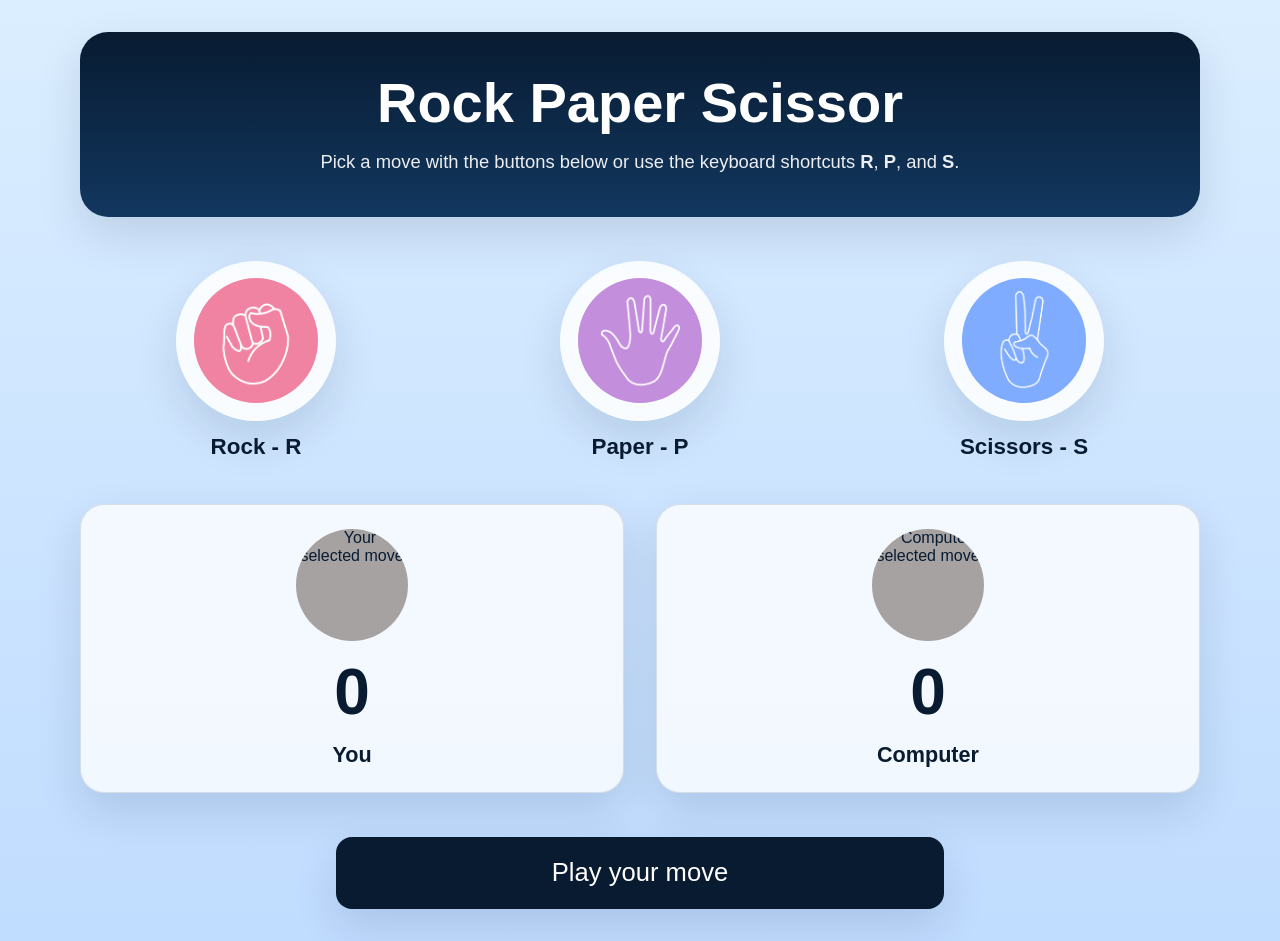
==== index.html @ f4838b6c "Prepare site for GitHub Pages deployment" ====
<!DOCTYPE html>
<html lang="en">
<head>
  <meta charset="UTF-8">
  <meta name="viewport" content="width=device-width, initial-scale=1.0">
  <title>Rock Paper Scissor</title>
  <link rel="stylesheet" href="./styles.css">
</head>
<body>
  <main class="game-shell">
    <header class="hero">
      <h1>Rock Paper Scissor</h1>
      <p class="hero-text">Pick a move with the buttons below or use the keyboard shortcuts <strong>R</strong>, <strong>P</strong>, and <strong>S</strong>.</p>
    </header>

    <section class="choices" aria-label="Available moves">
      <div class="choice-item">
        <button class="choice" id="rock" type="button" aria-label="Choose rock">
          <img src="./image/rock.png" alt="Rock">
        </button>
        <p class="choice-label">Rock - R</p>
      </div>
      <div class="choice-item">
        <button class="choice" id="paper" type="button" aria-label="Choose paper">
          <img src="./image/paper.png" alt="Paper">
        </button>
        <p class="choice-label">Paper - P</p>
      </div>
      <div class="choice-item">
        <button class="choice" id="scissors" type="button" aria-label="Choose scissors">
          <img src="./image/scissors.png" alt="Scissors">
        </button>
        <p class="choice-label">Scissors - S</p>
      </div>
    </section>

    <section class="score-board" aria-label="Score board">
      <article class="score">
        <div class="choice1">
          <img src="" alt="Your selected move">
        </div>
        <p id="user-score">0</p>
        <p class="score-label">You</p>
      </article>
      <article class="score">
        <div class="choice2">
          <img src="" alt="Computer selected move">
        </div>
        <p id="comp-score">0</p>
        <p class="score-label">Computer</p>
      </article>
    </section>

    <div class="msg-con">
      <p id="msg" aria-live="polite">Play your move</p>
    </div>
  </main>

  <script src="./script.js"></script>
</body>
</html>
---- styles.css ----
:root {
    --bg-start: #dbeeff;
    --bg-end: #c0dcff;
    --panel-bg: rgba(255, 255, 255, 0.78);
    --panel-border: rgba(8, 27, 49, 0.12);
    --text-main: #081b31;
    --shadow: 0 18px 45px rgba(8, 27, 49, 0.12);
    --choice-size: clamp(6.25rem, 18vw, 10rem);
    --score-choice-size: clamp(4.75rem, 14vw, 7rem);
}

* {
    margin: 0;
    padding: 0;
    box-sizing: border-box;
    text-align: center;
    font-family: sans-serif;
}

body {
    min-height: 100vh;
    padding: clamp(1rem, 3vw, 2rem);
    background: linear-gradient(180deg, var(--bg-start), var(--bg-end));
    color: var(--text-main);
}

img {
    display: block;
    max-width: 100%;
}

.game-shell {
    width: min(100%, 70rem);
    margin: 0 auto;
    display: flex;
    flex-direction: column;
    gap: clamp(1.5rem, 4vw, 2.75rem);
}

.hero {
    padding: clamp(1.5rem, 4vw, 2.5rem);
    border-radius: 1.75rem;
    background: linear-gradient(180deg, #081b31, #12375f);
    box-shadow: var(--shadow);
}

h1 {
    color: #fff;
    font-size: clamp(2rem, 5vw, 3.5rem);
    line-height: 1.1;
}

.hero-text {
    margin-top: 0.85rem;
    color: rgba(255, 255, 255, 0.92);
    font-size: clamp(0.95rem, 2vw, 1.15rem);
    line-height: 1.6;
}

.choices {
    display: grid;
    grid-template-columns: repeat(auto-fit, minmax(9rem, 1fr));
    gap: clamp(1rem, 3vw, 2rem);
    align-items: start;
}

.choice-item {
    display: flex;
    flex-direction: column;
    align-items: center;
    gap: 0.85rem;
}

.choice {
    display: flex;
    justify-content: center;
    align-items: center;
    width: min(100%, var(--choice-size));
    aspect-ratio: 1;
    margin: 0 auto;
    border: 0;
    border-radius: 50%;
    background: rgba(255, 255, 255, 0.88);
    box-shadow: var(--shadow);
    cursor: pointer;
    transition: transform 0.25s ease, box-shadow 0.25s ease, background-color 0.25s ease;
}

.choice:hover,
.choice:focus-visible {
    background-color: #ffd8d8;
    box-shadow: 0 20px 35px rgba(194, 50, 50, 0.18);
    transform: translateY(-0.3rem);
    outline: none;
}

.choices img {
    width: 78%;
    height: 78%;
    object-fit: cover;
    border-radius: 50%;
    animation-name: ani;
    animation-duration: 0.4s;
}

.choice-label {
    font-size: clamp(1rem, 2.2vw, 1.4rem);
    font-weight: 700;
    color: var(--text-main);
}

.score-board {
    display: grid;
    grid-template-columns: repeat(auto-fit, minmax(13rem, 1fr));
    gap: clamp(1rem, 3vw, 2rem);
    animation-name: op;
    animation-duration: 0.6s;
}

.score {
    padding: 1.5rem 1rem;
    border: 1px solid var(--panel-border);
    border-radius: 1.5rem;
    background: var(--panel-bg);
    box-shadow: var(--shadow);
    display: flex;
    flex-direction: column;
    align-items: center;
    gap: 0.85rem;
}

.choice1,
.choice2 {
    display: flex;
    justify-content: center;
    align-items: center;
    width: var(--score-choice-size);
    aspect-ratio: 1;
    border-radius: 50%;
    background-color: rgb(166, 162, 162);
}

.score img {
    width: 100%;
    height: 100%;
    object-fit: cover;
    border-radius: 50%;
}

#user-score,
#comp-score {
    font-size: clamp(2.5rem, 6vw, 4rem);
    font-weight: 700;
}

.score-label {
    font-size: clamp(1rem, 2.6vw, 1.35rem);
    font-weight: 700;
}

.msg-con {
    display: flex;
    justify-content: center;
    animation-name: op;
    animation-duration: 0.5s;
}

#msg {
    width: min(100%, 38rem);
    min-height: 4.5rem;
    display: inline-flex;
    align-items: center;
    justify-content: center;
    padding: 1rem 1.25rem;
    border-radius: 1rem;
    background-color: #081b31;
    color: #fff;
    font-size: clamp(1.05rem, 2.4vw, 1.6rem);
    line-height: 1.4;
    box-shadow: var(--shadow);
}

@keyframes ani2 {
    0% {
        transform: scale(0);
    }
    100% {
        transform: scale(1);
    }
}

@keyframes ani {
    0% {
        transform: scale(0);
    }
    80% {
        transform: scale(1.12);
    }
    100% {
        transform: scale(1);
    }
}

@keyframes op {
    from {
        opacity: 0;
        transform: translateY(0.75rem);
    }
    to {
        opacity: 1;
        transform: translateY(0);
    }
}

@media (max-width: 40rem) {
    body {
        padding-inline: 0.85rem;
    }

    .hero {
        border-radius: 1.25rem;
    }

    .choices {
        grid-template-columns: 1fr;
    }

    .choice {
        width: min(100%, 8.75rem);
    }

    .score-board {
        grid-template-columns: 1fr;
    }

    #msg {
        min-height: 5rem;
    }
}
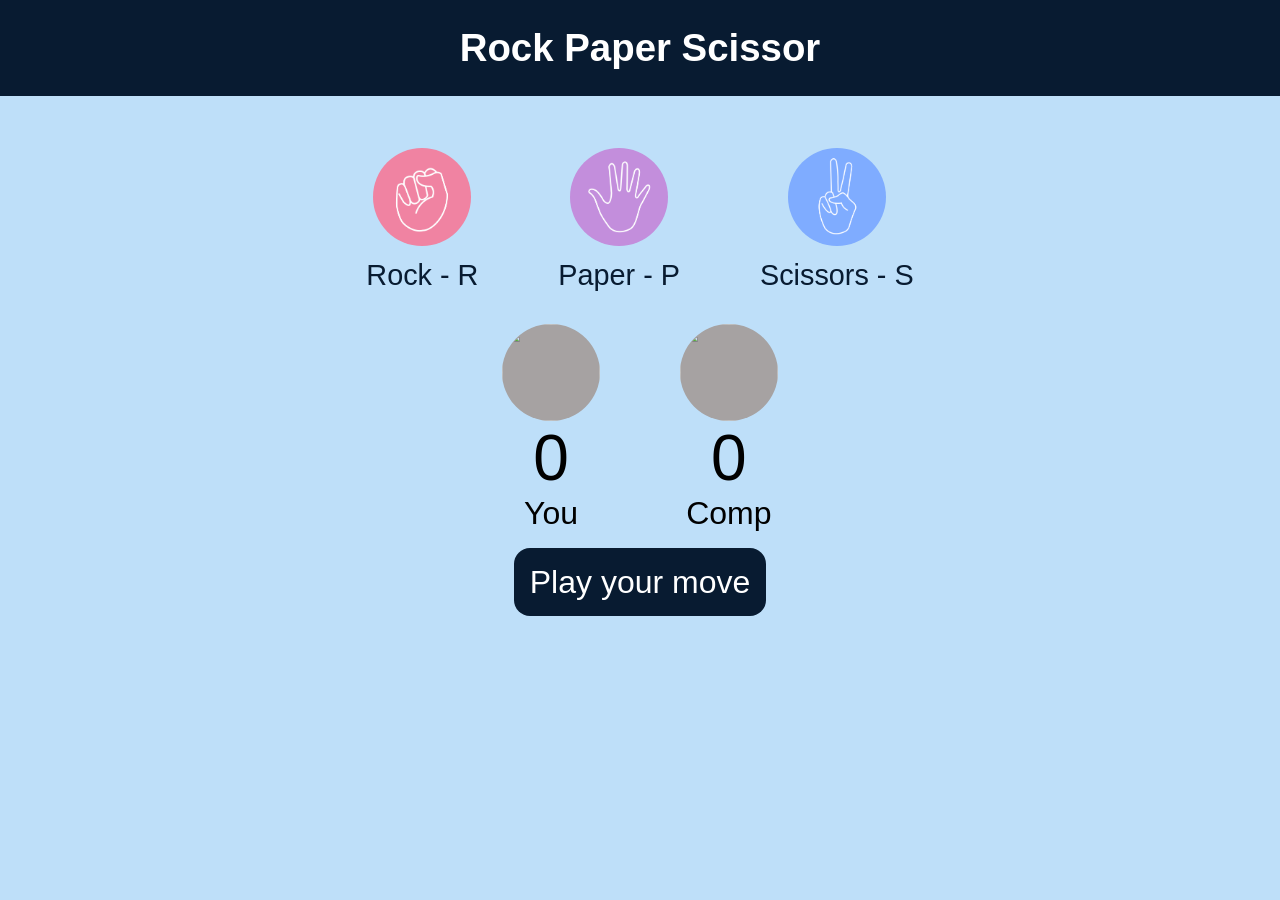
==== commit 3efd1396: "Restore original game design" ====
--- a/index.html
+++ b/index.html
@@ -7,55 +7,49 @@
   <link rel="stylesheet" href="./styles.css">
 </head>
 <body>
-  <main class="game-shell">
-    <header class="hero">
-      <h1>Rock Paper Scissor</h1>
-      <p class="hero-text">Pick a move with the buttons below or use the keyboard shortcuts <strong>R</strong>, <strong>P</strong>, and <strong>S</strong>.</p>
-    </header>
-
-    <section class="choices" aria-label="Available moves">
-      <div class="choice-item">
-        <button class="choice" id="rock" type="button" aria-label="Choose rock">
-          <img src="./image/rock.png" alt="Rock">
-        </button>
-        <p class="choice-label">Rock - R</p>
+  <h1>Rock Paper Scissor</h1>
+  <div class="choices">
+    <div class="choice-item">
+      <div class="choice" id="rock">
+        <img src="./image/rock.png" alt="Rock">
       </div>
-      <div class="choice-item">
-        <button class="choice" id="paper" type="button" aria-label="Choose paper">
-          <img src="./image/paper.png" alt="Paper">
-        </button>
-        <p class="choice-label">Paper - P</p>
+      <p class="choice-label">Rock - R</p>
+    </div>
+    <div class="choice-item">
+      <div class="choice" id="paper">
+        <img src="./image/paper.png" alt="Paper">
       </div>
-      <div class="choice-item">
-        <button class="choice" id="scissors" type="button" aria-label="Choose scissors">
-          <img src="./image/scissors.png" alt="Scissors">
-        </button>
-        <p class="choice-label">Scissors - S</p>
+      <p class="choice-label">Paper - P</p>
+    </div>
+    <div class="choice-item">
+      <div class="choice" id="scissors">
+        <img src="./image/scissors.png" alt="Scissors">
       </div>
-    </section>
-
-    <section class="score-board" aria-label="Score board">
-      <article class="score">
-        <div class="choice1">
-          <img src="" alt="Your selected move">
-        </div>
-        <p id="user-score">0</p>
-        <p class="score-label">You</p>
-      </article>
-      <article class="score">
-        <div class="choice2">
-          <img src="" alt="Computer selected move">
-        </div>
-        <p id="comp-score">0</p>
-        <p class="score-label">Computer</p>
-      </article>
-    </section>
-
-    <div class="msg-con">
-      <p id="msg" aria-live="polite">Play your move</p>
+      <p class="choice-label">Scissors - S</p>
     </div>
-  </main>
-
+  </div>
+  
+  
+  <div class="score-board">
+    <div class="score">
+      <div class="choice1">
+        <img src="" alt="">
+      </div>
+      <p id="user-score">0</p>
+      <p>You</p>
+    </div>
+    <div class="score">
+      <div class="choice2" id="paper">
+        <img src="" alt="">
+      </div>
+      <p id="comp-score">0</p>
+      <p>Comp</p>
+    </div>
+  </div>
+  
+  <div class="msg-con">
+    <p id="msg">Play your move</p>
+  </div>
   <script src="./script.js"></script>
 </body>
 </html>
--- a/styles.css
+++ b/styles.css
@@ -1,239 +1,309 @@
-:root {
-    --bg-start: #dbeeff;
-    --bg-end: #c0dcff;
-    --panel-bg: rgba(255, 255, 255, 0.78);
-    --panel-border: rgba(8, 27, 49, 0.12);
-    --text-main: #081b31;
-    --shadow: 0 18px 45px rgba(8, 27, 49, 0.12);
-    --choice-size: clamp(6.25rem, 18vw, 10rem);
-    --score-choice-size: clamp(4.75rem, 14vw, 7rem);
-}
-
 * {
     margin: 0;
     padding: 0;
-    box-sizing: border-box;
     text-align: center;
     font-family: sans-serif;
 }
 
 body {
-    min-height: 100vh;
-    padding: clamp(1rem, 3vw, 2rem);
-    background: linear-gradient(180deg, var(--bg-start), var(--bg-end));
-    color: var(--text-main);
-}
-
-img {
-    display: block;
-    max-width: 100%;
-}
-
-.game-shell {
-    width: min(100%, 70rem);
-    margin: 0 auto;
+    background-color: rgb(190, 223, 249);
+}
+
+h1 {
+    background-color: #081b31;
+    color: #fff;
+    height: 6rem;
+    line-height: 6rem;
+    font-size: 3vw; /* Responsive text */
+}
+
+/* New container for each choice item */
+.choice-item {
     display: flex;
     flex-direction: column;
-    gap: clamp(1.5rem, 4vw, 2.75rem);
-}
-
-.hero {
-    padding: clamp(1.5rem, 4vw, 2.5rem);
-    border-radius: 1.75rem;
-    background: linear-gradient(180deg, #081b31, #12375f);
-    box-shadow: var(--shadow);
-}
-
-h1 {
-    color: #fff;
-    font-size: clamp(2rem, 5vw, 3.5rem);
-    line-height: 1.1;
-}
-
-.hero-text {
-    margin-top: 0.85rem;
-    color: rgba(255, 255, 255, 0.92);
-    font-size: clamp(0.95rem, 2vw, 1.15rem);
-    line-height: 1.6;
-}
-
+    align-items: center;
+}
+
+/* Updated .choices now holds the grouped items */
 .choices {
-    display: grid;
-    grid-template-columns: repeat(auto-fit, minmax(9rem, 1fr));
-    gap: clamp(1rem, 3vw, 2rem);
-    align-items: start;
-}
-
-.choice-item {
-    display: flex;
-    flex-direction: column;
-    align-items: center;
-    gap: 0.85rem;
-}
-
+    position: relative;
+    top: -2rem;
+    display: flex;
+    justify-content: center;
+    align-items: center;
+    gap: 5rem;
+    margin-top: 5rem;
+    flex-wrap: wrap;
+}
+
+/* Keep your existing choice styles (no changes to animations) */
 .choice {
     display: flex;
     justify-content: center;
     align-items: center;
-    width: min(100%, var(--choice-size));
-    aspect-ratio: 1;
-    margin: 0 auto;
-    border: 0;
+    height: 8.33vw;
+    width: 8.33vw;
     border-radius: 50%;
-    background: rgba(255, 255, 255, 0.88);
-    box-shadow: var(--shadow);
+}
+
+.choice:hover {
     cursor: pointer;
-    transition: transform 0.25s ease, box-shadow 0.25s ease, background-color 0.25s ease;
-}
-
-.choice:hover,
-.choice:focus-visible {
-    background-color: #ffd8d8;
-    box-shadow: 0 20px 35px rgba(194, 50, 50, 0.18);
-    transform: translateY(-0.3rem);
-    outline: none;
+    background-color: red;  
+    transition-duration: .3s;  
 }
 
 .choices img {
-    width: 78%;
-    height: 78%;
+    height: 7.64vw;
+    width: 7.64vw;
     object-fit: cover;
     border-radius: 50%;
     animation-name: ani;
-    animation-duration: 0.4s;
-}
-
+    animation-duration: .4s;
+}
+
+/* New label style to align text under each image */
 .choice-label {
-    font-size: clamp(1rem, 2.2vw, 1.4rem);
-    font-weight: 700;
-    color: var(--text-main);
-}
-
-.score-board {
-    display: grid;
-    grid-template-columns: repeat(auto-fit, minmax(13rem, 1fr));
-    gap: clamp(1rem, 3vw, 2rem);
-    animation-name: op;
-    animation-duration: 0.6s;
-}
-
-.score {
-    padding: 1.5rem 1rem;
-    border: 1px solid var(--panel-border);
-    border-radius: 1.5rem;
-    background: var(--panel-bg);
-    box-shadow: var(--shadow);
-    display: flex;
-    flex-direction: column;
-    align-items: center;
-    gap: 0.85rem;
-}
-
-.choice1,
-.choice2 {
+    margin-top: 0.5rem;
+    font-size: 1.8rem;
+    color: #081b31;
+}
+
+.choice1, .choice2 {
     display: flex;
     justify-content: center;
     align-items: center;
-    width: var(--score-choice-size);
-    aspect-ratio: 1;
+    height: 7.64vw;
+    width: 7.64vw;
     border-radius: 50%;
     background-color: rgb(166, 162, 162);
 }
 
 .score img {
-    width: 100%;
-    height: 100%;
+    height: 7.64vw;
+    width: 7.64vw;
     object-fit: cover;
     border-radius: 50%;
 }
 
-#user-score,
-#comp-score {
-    font-size: clamp(2.5rem, 6vw, 4rem);
-    font-weight: 700;
-}
-
-.score-label {
-    font-size: clamp(1rem, 2.6vw, 1.35rem);
-    font-weight: 700;
-}
-
-.msg-con {
-    display: flex;
-    justify-content: center;
-    animation-name: op;
-    animation-duration: 0.5s;
-}
-
-#msg {
-    width: min(100%, 38rem);
-    min-height: 4.5rem;
-    display: inline-flex;
-    align-items: center;
-    justify-content: center;
-    padding: 1rem 1.25rem;
-    border-radius: 1rem;
-    background-color: #081b31;
-    color: #fff;
-    font-size: clamp(1.05rem, 2.4vw, 1.6rem);
-    line-height: 1.4;
-    box-shadow: var(--shadow);
-}
 
 @keyframes ani2 {
     0% {
-        transform: scale(0);
+        height: 0px;
+        width: 0px;
     }
     100% {
-        transform: scale(1);
+        height: 7.64vw;
+        width: 7.64vw;
     }
 }
 
 @keyframes ani {
     0% {
-        transform: scale(0);
+        height: 0px;
+        width: 0px;
     }
     80% {
-        transform: scale(1.12);
+        height: 9.72vw;
+        width: 9.72vw; 
     }
     100% {
-        transform: scale(1);
+        height: 7.64vw;
+        width: 7.64vw;
     }
 }
 
 @keyframes op {
     from {
         opacity: 0;
-        transform: translateY(0.75rem);
     }
     to {
         opacity: 1;
-        transform: translateY(0);
-    }
-}
-
-@media (max-width: 40rem) {
-    body {
-        padding-inline: 0.85rem;
-    }
-
-    .hero {
-        border-radius: 1.25rem;
+    }
+}
+
+.score-board {
+    display: flex;
+    justify-content: center;
+    align-items: center;
+    font-size: 2rem; /* Responsive font */
+    gap: 5rem;
+    animation-name: op;
+    animation-duration: .6s;
+    margin-top: 5rem;
+    position: relative;
+    top: -5rem;
+}
+
+#user-score, #comp-score {
+    font-size: 4rem; /* Responsive font */
+}
+
+.msg-con {
+    margin-top: 2rem;
+    animation-name: op;
+    animation-duration: .5s;
+}
+
+#msg {
+    position: relative;
+    top: -5rem;
+    background-color: #081b31;
+    color: #fff;
+    font-size: 2rem; /* Responsive font */
+    display: inline;
+    padding: 1rem;
+    border-radius: 1rem;
+}
+
+/* Responsive styles for smaller screens */
+@media (max-width: 480px) {
+    h1 {
+        font-size: 5vw; /* Adjusted font size for smaller screens */
+        height: 5rem;
+        line-height: 5rem;
+    }
+
+    .choices img, .score img {
+        height: 13.75vw;
+        width: 13.75vw; 
+        max-height: 80px;
+        max-width: 80px;
     }
 
     .choices {
-        grid-template-columns: 1fr;
-    }
-
+        top: 1rem;
+        gap: 1.8rem;
+    }
+    
     .choice {
-        width: min(100%, 8.75rem);
-    }
-
+        height: 15vw;
+        width: 15vw;
+        max-height: 80px;
+        max-width: 80px;
+    }
+    
+    .choice1, .choice2 {
+        height: 13.75vw;
+        width: 13.75vw;
+        max-height: 80px;
+        max-width: 80px;
+    }
+    
+    @keyframes ani2 {
+        0% {
+            height: 0px;
+            width: 0px;
+        }
+        100% {
+            height: 13.75vw;
+            width: 13.75vw;
+        }
+    }
+    
+    @keyframes ani {
+        0% {
+            height: 0px;
+            width: 0px;
+        }
+        80% {
+            height: 17.5vw;
+            width: 17.5vw; 
+        }
+        100% {
+            height: 13.75vw;
+            width: 13.75vw;
+        }
+    }
+    
+    .choice-label {
+        font-size: 1rem;
+    }
+    
     .score-board {
-        grid-template-columns: 1fr;
-    }
-
+        top: -2rem;
+        gap: 2rem;
+        font-size: 1.5rem;
+    }
+    
+    #user-score, #comp-score {
+        font-size: 2.5rem;
+    }
+    
     #msg {
-        min-height: 5rem;
-    }
-}
+        top: -2rem;
+        font-size: 1.2rem;
+    }
+}
+
+@media (max-width: 1100px) {
+    h1 {
+        font-size: 5vw; /* Adjusted font size for smaller screens */
+        height: 5rem;
+        line-height: 5rem;
+    }
+
+    .choices img, .score img {
+        height: 13.75vw;
+        width: 13.75vw; 
+    }
+
+    .choices {
+        top: 1rem;
+        gap: 1.8rem;
+    }
+    
+    .choice {
+        height: 15vw;
+        width: 15vw;
+    }
+    
+    .choice-label {
+        font-size: 1rem;
+    }
+    
+    .choice1, .choice2 {
+        height: 13.75vw;
+        width: 13.75vw;
+    }
+    
+    @keyframes ani2 {
+        0% {
+            height: 0px;
+            width: 0px;
+        }
+        100% {
+            height: 13.75vw;
+            width: 13.75vw;
+        }
+    }
+    
+    @keyframes ani {
+        0% {
+            height: 0px;
+            width: 0px;
+        }
+        80% {
+            height: 17.5vw;
+            width: 17.5vw; 
+        }
+        100% {
+            height: 13.75vw;
+            width: 13.75vw;
+        }
+    }
+    
+    .score-board {
+        top: -2rem;
+        gap: 2rem;
+        font-size: 1.5rem;
+    }
+    
+    #user-score, #comp-score {
+        font-size: 2.5rem;
+    }
+    
+    #msg {
+        top: -2rem;
+        font-size: 1.2rem;
+    }
+}
